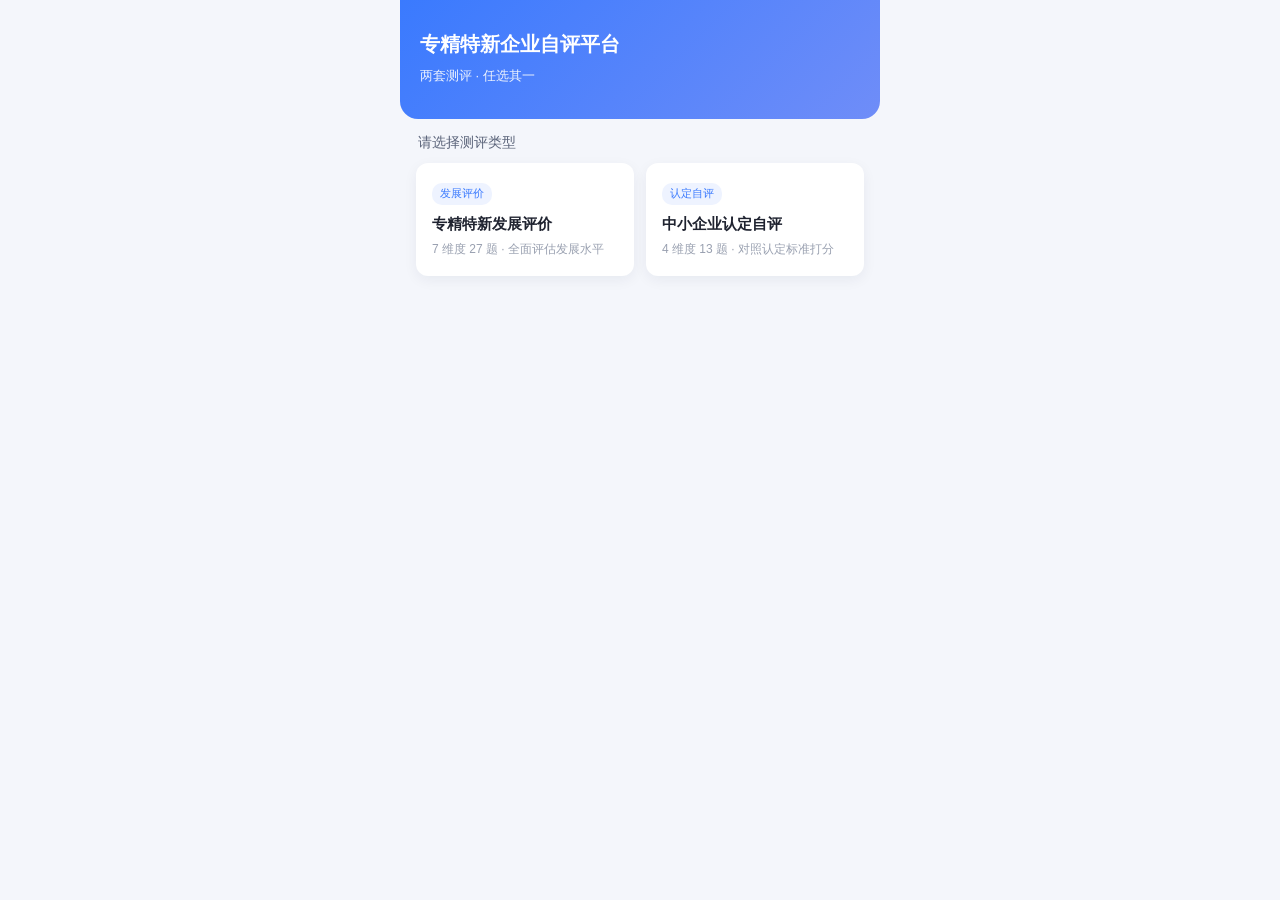
==== index.html @ 7c0f1119 "Add files via upload" ====
<!DOCTYPE html>
<html lang="zh-CN">
<head>
  <meta charset="UTF-8">
  <meta name="viewport" content="width=device-width, initial-scale=1.0, maximum-scale=1.0, user-scalable=no, viewport-fit=cover">
  <meta name="format-detection" content="telephone=no">
  <title>专精特新 · 企业自评</title>
  <link rel="stylesheet" href="css/common.css">
  <link rel="stylesheet" href="css/index.css">
</head>
<body>
  <div class="page">
    <header class="app-header">
      <h1>专精特新企业自评平台</h1>
      <p class="sub" id="header-sub">两套测评 · 任选其一</p>
    </header>

    <section class="picker">
      <div class="picker-title">请选择测评类型</div>
      <div class="picker-cards">
        <div class="picker-card" data-type="eval">
          <div class="pc-tag">发展评价</div>
          <div class="pc-title">专精特新发展评价</div>
          <div class="pc-desc">7 维度 27 题 · 全面评估发展水平</div>
        </div>
        <div class="picker-card" data-type="cert">
          <div class="pc-tag">认定自评</div>
          <div class="pc-title">中小企业认定自评</div>
          <div class="pc-desc">4 维度 13 题 · 对照认定标准打分</div>
        </div>
      </div>
    </section>

    <section class="intro" id="intro" style="display:none">
      <h2 id="intro-title">关于本测评</h2>
      <p id="intro-desc"></p>
      <div class="tags">
        <span class="tag" id="tag-count">--</span>
        <span class="tag" id="tag-time">--</span>
        <span class="tag">数据本地保存</span>
      </div>
    </section>

    <section class="form-card" id="form-card" style="display:none">
      <div class="title">基本信息</div>
      <div class="field">
        <label for="company">企业名称 <span style="color:var(--danger)">*</span></label>
        <input id="company" type="text" placeholder="请输入企业全称" maxlength="50">
      </div>
      <div class="field">
        <label for="name">联系人姓名 <span style="color:var(--danger)">*</span></label>
        <input id="name" type="text" placeholder="请输入联系人姓名" maxlength="20">
      </div>
      <div class="field">
        <label for="phone">联系电话 <span style="color:var(--danger)">*</span></label>
        <input id="phone" type="tel" placeholder="请输入手机号" maxlength="11" inputmode="numeric">
        <div class="err" id="phone-err"></div>
      </div>
    </section>

    <div class="footer-actions" id="footer-actions" style="display:none">
      <button class="btn block" id="btn-start">开始测评</button>
      <p class="tip-privacy">本测评仅用于企业自评参考，信息不会上传至第三方</p>
    </div>
  </div>

  <div class="toast" id="toast"></div>

  <script src="js/storage.js"></script>
  <script src="js/data.js"></script>
  <script src="js/score.js"></script>
  <script src="js/api.js"></script>
  <script src="js/index.js"></script>
</body>
</html>
---- css/common.css ----
/* 全局变量与基础样式 */
:root {
  --primary: #3a7afe;
  --primary-dark: #2960e0;
  --bg: #f4f6fb;
  --card: #ffffff;
  --text: #1f2330;
  --text-2: #5a6379;
  --text-3: #99a0b0;
  --border: #e6e9f0;
  --success: #13b06b;
  --warning: #f5a623;
  --danger: #e95252;
  --shadow: 0 4px 14px rgba(20, 33, 60, 0.06);
  --radius: 12px;
}

* { box-sizing: border-box; margin: 0; padding: 0; -webkit-tap-highlight-color: transparent; }
html, body {
  font-family: -apple-system, BlinkMacSystemFont, "PingFang SC", "Microsoft YaHei", "Segoe UI", sans-serif;
  background: var(--bg);
  color: var(--text);
  font-size: 14px;
  line-height: 1.6;
  -webkit-font-smoothing: antialiased;
}
body { min-height: 100vh; }

.page {
  max-width: 480px;
  margin: 0 auto;
  min-height: 100vh;
  display: flex;
  flex-direction: column;
}

.app-header {
  background: linear-gradient(135deg, var(--primary), #6f8df8);
  color: #fff;
  padding: 28px 20px 32px;
  border-radius: 0 0 18px 18px;
}
.app-header h1 { font-size: 20px; font-weight: 600; }
.app-header .sub { margin-top: 6px; font-size: 13px; opacity: 0.9; }

.card {
  background: var(--card);
  border-radius: var(--radius);
  box-shadow: var(--shadow);
  padding: 16px;
  margin: 12px 16px;
}

.btn {
  display: inline-flex;
  align-items: center;
  justify-content: center;
  height: 46px;
  padding: 0 20px;
  border-radius: 24px;
  border: none;
  background: var(--primary);
  color: #fff;
  font-size: 15px;
  font-weight: 500;
  cursor: pointer;
  transition: transform .1s, background .2s;
  user-select: none;
}
.btn:active { transform: scale(0.98); }
.btn:disabled { background: #c1c8d6; cursor: not-allowed; }
.btn.block { width: 100%; }
.btn.ghost { background: transparent; color: var(--primary); border: 1px solid var(--primary); }

.field { margin-bottom: 14px; }
.field label { display: block; font-size: 13px; color: var(--text-2); margin-bottom: 6px; }
.field input {
  width: 100%; height: 44px; padding: 0 14px;
  border: 1px solid var(--border); border-radius: 10px;
  font-size: 15px; color: var(--text);
  background: #fafbfd;
  outline: none;
  transition: border-color .2s;
}
.field input:focus { border-color: var(--primary); background: #fff; }
.field .err { color: var(--danger); font-size: 12px; margin-top: 4px; min-height: 16px; }

.toast {
  position: fixed; left: 50%; top: 40%;
  transform: translate(-50%, -50%);
  background: rgba(0,0,0,0.78);
  color: #fff; padding: 10px 18px; border-radius: 8px;
  font-size: 13px; z-index: 9999;
  pointer-events: none;
  opacity: 0; transition: opacity .2s;
}
.toast.show { opacity: 1; }

.text-muted { color: var(--text-3); }
.center { text-align: center; }
---- css/index.css ----
.intro {
  margin: 12px 16px 0;
  padding: 16px;
  background: #fff;
  border-radius: var(--radius);
  box-shadow: var(--shadow);
}
.intro h2 { font-size: 15px; margin-bottom: 8px; color: var(--text); }
.intro p { color: var(--text-2); font-size: 13px; margin-bottom: 6px; line-height: 1.7; }
.intro .tags { margin-top: 10px; display: flex; gap: 8px; flex-wrap: wrap; }
.intro .tag {
  font-size: 12px; padding: 4px 10px;
  background: #eef3ff; color: var(--primary);
  border-radius: 12px;
}

/* ---------- 测评类型选择 ---------- */
.picker {
  margin: 12px 16px 0;
}
.picker-title {
  font-size: 14px; color: var(--text-2);
  margin-bottom: 10px; padding-left: 2px;
}
.picker-cards { display: flex; gap: 12px; }
.picker-card {
  flex: 1; min-width: 0;
  background: #fff; border-radius: var(--radius);
  box-shadow: var(--shadow);
  padding: 16px 14px;
  border: 2px solid transparent;
  cursor: pointer;
  transition: all .18s;
  position: relative;
}
.picker-card:active { transform: scale(0.98); }
.picker-card.active {
  border-color: var(--primary);
  background: linear-gradient(180deg, #eef3ff, #fff 60%);
}
.picker-card.active::after {
  content: '';
  position: absolute; right: 8px; top: 8px;
  width: 16px; height: 16px;
  background: var(--primary); border-radius: 50%;
  background-image: url("data:image/svg+xml;utf8,<svg xmlns='http://www.w3.org/2000/svg' viewBox='0 0 16 16'><path d='M4 8.5l2.5 2.5L12 5.5' fill='none' stroke='white' stroke-width='2' stroke-linecap='round' stroke-linejoin='round'/></svg>");
  background-size: 14px 14px;
  background-repeat: no-repeat;
  background-position: center;
}
.pc-tag {
  display: inline-block;
  font-size: 11px;
  padding: 2px 8px;
  background: #eef3ff; color: var(--primary);
  border-radius: 10px;
  margin-bottom: 8px;
}
.picker-card.active .pc-tag { background: var(--primary); color: #fff; }
.pc-title { font-size: 15px; font-weight: 600; color: var(--text); margin-bottom: 6px; line-height: 1.4; }
.pc-desc { font-size: 12px; color: var(--text-3); line-height: 1.5; }

.form-card { margin: 16px; padding: 18px 16px 8px; background: #fff; border-radius: var(--radius); box-shadow: var(--shadow); }
.form-card .title { font-size: 15px; font-weight: 600; margin-bottom: 14px; }

.footer-actions {
  padding: 16px;
  margin-top: auto;
}
.tip-privacy {
  text-align: center;
  font-size: 12px;
  color: var(--text-3);
  margin-top: 10px;
}
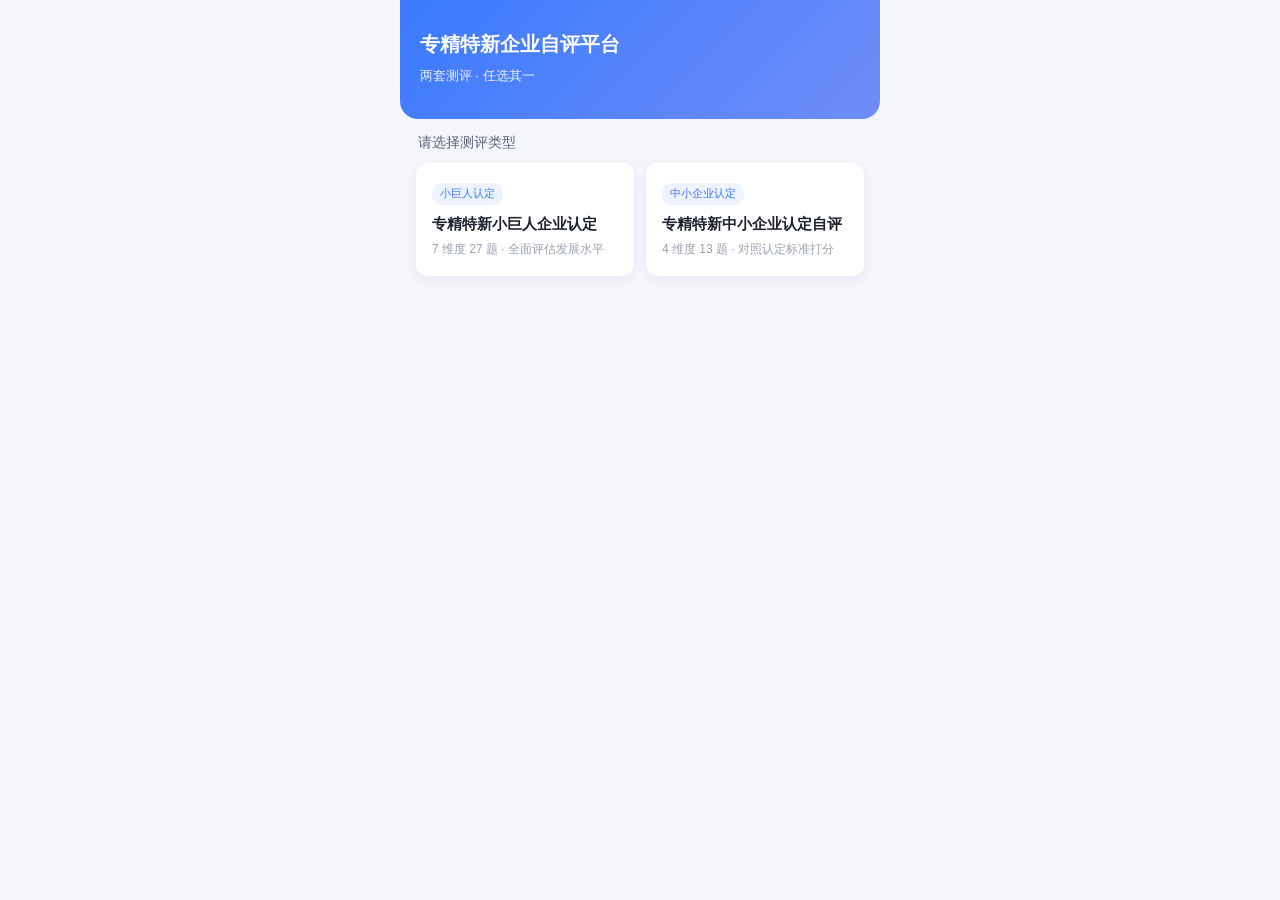
==== commit 03c256b2: "Add files via upload" ====
--- a/index.html
+++ b/index.html
@@ -19,13 +19,13 @@
       <div class="picker-title">请选择测评类型</div>
       <div class="picker-cards">
         <div class="picker-card" data-type="eval">
-          <div class="pc-tag">发展评价</div>
-          <div class="pc-title">专精特新发展评价</div>
+          <div class="pc-tag">小巨人认定</div>
+          <div class="pc-title">专精特新小巨人企业认定</div>
           <div class="pc-desc">7 维度 27 题 · 全面评估发展水平</div>
         </div>
         <div class="picker-card" data-type="cert">
-          <div class="pc-tag">认定自评</div>
-          <div class="pc-title">中小企业认定自评</div>
+          <div class="pc-tag">中小企业认定</div>
+          <div class="pc-title">专精特新中小企业认定自评</div>
           <div class="pc-desc">4 维度 13 题 · 对照认定标准打分</div>
         </div>
       </div>
